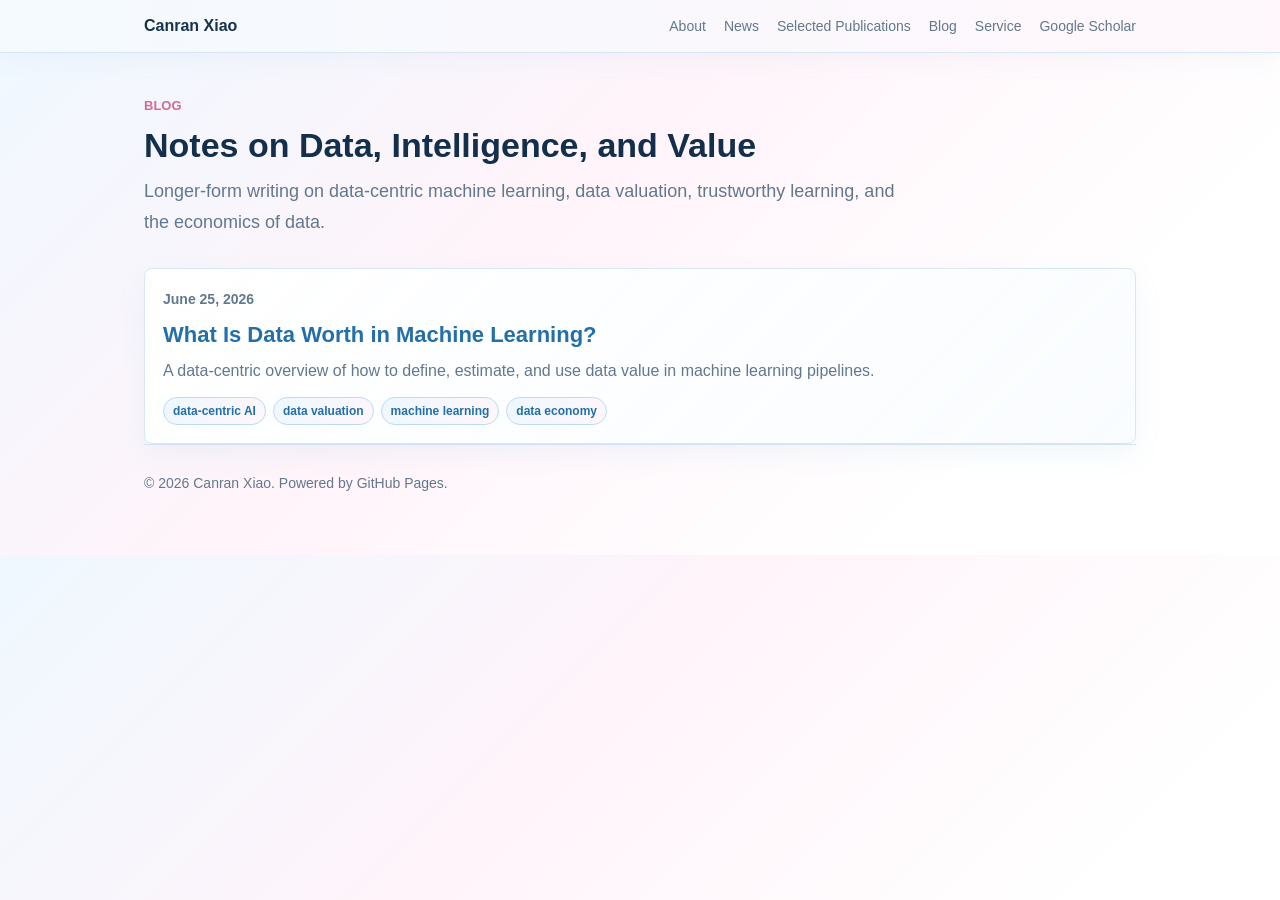
==== blog/index.html @ 4e807e4a "Add GitHub link and blog pages" ====
<!doctype html>
<html lang="en">
  <head>
    <meta charset="utf-8">
    <meta name="viewport" content="width=device-width, initial-scale=1">
    <title>Blog | Canran Xiao</title>
    <meta name="description" content="Blog posts by Canran Xiao on data management, data intelligence, and data economy.">
    <link rel="stylesheet" href="styles.css">
  </head>
  <body>
    <header class="site-header">
      <div class="nav-wrap">
        <a class="brand" href="../index.html">Canran Xiao</a>
        <nav class="nav-links" aria-label="Primary navigation">
          <a href="../index.html#about">About</a>
          <a href="../index.html#news">News</a>
          <a href="../index.html#publications">Selected Publications</a>
          <a href="index.html">Blog</a>
          <a href="../index.html#service">Service</a>
          <a href="https://scholar.google.com/citations?user=TQIKwMIAAAAJ&amp;hl=zh-TW">Google Scholar</a>
        </nav>
      </div>
    </header>

    <main class="page">
      <section class="blog-hero">
        <p class="eyebrow">Blog</p>
        <h1>Notes on Data, Intelligence, and Value</h1>
        <p class="lead">
          Longer-form writing on data-centric machine learning, data valuation,
          trustworthy learning, and the economics of data.
        </p>
      </section>

      <ol class="blog-list">
        <li class="blog-card">
          <p class="meta">June 25, 2026</p>
          <h2>
            <a href="what-is-data-worth-in-machine-learning.html">What Is Data Worth in Machine Learning?</a>
          </h2>
          <p>
            A data-centric overview of how to define, estimate, and use data
            value in machine learning pipelines.
          </p>
          <div class="tag-list" aria-label="Tags">
            <span class="tag">data-centric AI</span>
            <span class="tag">data valuation</span>
            <span class="tag">machine learning</span>
            <span class="tag">data economy</span>
          </div>
        </li>
      </ol>

      <footer class="footer">
        © 2026 Canran Xiao. Powered by GitHub Pages.
      </footer>
    </main>
  </body>
</html>
---- blog/styles.css ----
:root {
  --paper: #ffffff;
  --soft: #f7fbff;
  --ink: #17324d;
  --muted: #62788e;
  --line: #d8e7f5;
  --accent: #3e8ec9;
  --accent-2: #ee9fc0;
  --accent-soft: #edf7ff;
  --pink-soft: #fff3f8;
  --link: #246fa7;
  --glow: rgba(82, 148, 202, 0.16);
}

* {
  box-sizing: border-box;
}

html {
  scroll-behavior: smooth;
}

body {
  margin: 0;
  background: linear-gradient(135deg, #eff8ff 0%, #fff4fa 42%, #ffffff 78%);
  color: var(--ink);
  font-family: -apple-system, BlinkMacSystemFont, "Segoe UI", Helvetica, Arial, sans-serif;
  font-size: 16px;
  line-height: 1.72;
}

a {
  color: var(--link);
  text-decoration: none;
}

a:hover,
a:focus {
  color: var(--accent);
  text-decoration: underline;
  text-underline-offset: 3px;
}

.site-header {
  border-bottom: 1px solid var(--line);
  background: linear-gradient(90deg, rgba(244, 250, 255, 0.94), rgba(255, 247, 251, 0.94));
  box-shadow: 0 8px 24px rgba(82, 148, 202, 0.06);
}

.nav-wrap {
  display: flex;
  align-items: center;
  justify-content: space-between;
  max-width: 1040px;
  margin: 0 auto;
  padding: 12px 24px;
  gap: 20px;
}

.brand {
  color: var(--ink);
  font-weight: 650;
  white-space: nowrap;
}

.nav-links {
  display: flex;
  align-items: center;
  justify-content: flex-end;
  flex-wrap: wrap;
  gap: 18px;
  font-size: 14px;
}

.nav-links a {
  color: var(--muted);
}

.page {
  max-width: 1040px;
  margin: 0 auto;
  padding: 42px 24px 42px;
}

.blog-hero {
  max-width: 760px;
  margin-bottom: 30px;
}

.eyebrow {
  margin: 0 0 8px;
  color: #d06a98;
  font-size: 13px;
  font-weight: 750;
  text-transform: uppercase;
}

h1,
h2,
h3,
p {
  margin-top: 0;
}

h1 {
  margin-bottom: 10px;
  color: #132f4c;
  font-size: 34px;
  line-height: 1.2;
  font-weight: 700;
}

h2 {
  margin: 30px 0 12px;
  color: #173d63;
  font-size: 24px;
  line-height: 1.3;
}

h3 {
  margin: 24px 0 8px;
  color: #173d63;
  font-size: 19px;
}

h4 {
  margin: 20px 0 6px;
  color: #173d63;
  font-size: 16px;
}

.lead {
  color: var(--muted);
  font-size: 18px;
}

.blog-list {
  display: grid;
  gap: 16px;
  margin: 0;
  padding: 0;
  list-style: none;
}

.blog-card,
.article-shell {
  border: 1px solid var(--line);
  border-radius: 8px;
  background: linear-gradient(135deg, rgba(255, 255, 255, 0.98), rgba(249, 252, 255, 0.92));
  box-shadow: 0 10px 28px rgba(82, 148, 202, 0.08);
}

.blog-card {
  padding: 18px;
  transition: border-color 160ms ease, box-shadow 160ms ease, transform 160ms ease;
}

.blog-card:hover {
  border-color: #b9d8ef;
  box-shadow: 0 14px 30px rgba(82, 148, 202, 0.12), 0 8px 24px rgba(238, 159, 192, 0.16);
  transform: translateY(-1px);
}

.blog-card h2 {
  margin: 0 0 8px;
  font-size: 22px;
}

.blog-card p {
  margin-bottom: 10px;
  color: var(--muted);
}

.meta {
  color: #d06a98;
  font-size: 14px;
  font-weight: 650;
}

.tag-list {
  display: flex;
  flex-wrap: wrap;
  gap: 7px;
  margin-top: 12px;
}

.tag {
  display: inline-flex;
  align-items: center;
  min-height: 22px;
  padding: 3px 9px;
  border: 1px solid #bddbf1;
  border-radius: 999px;
  background: linear-gradient(135deg, #edf8ff, #fff6fb);
  color: #246fa7;
  font-size: 12px;
  font-weight: 700;
}

.article-shell {
  padding: 28px;
}

.article-meta {
  margin-bottom: 22px;
  color: var(--muted);
  font-size: 14px;
}

.article-content {
  color: #223f58;
}

.article-content blockquote {
  margin: 18px 0;
  padding: 14px 16px;
  border-left: 3px solid var(--accent-2);
  background: linear-gradient(90deg, #edf8ff, #fff5fa);
  color: #2b4b66;
}

.article-content table {
  display: block;
  width: 100%;
  margin: 18px 0;
  overflow-x: auto;
  border-collapse: collapse;
}

.article-content th,
.article-content td {
  padding: 9px 11px;
  border: 1px solid var(--line);
  text-align: left;
  vertical-align: top;
}

.article-content th {
  background: #edf8ff;
  color: #173d63;
}

.article-content pre {
  margin: 18px 0;
  padding: 14px;
  overflow-x: auto;
  border: 1px solid var(--line);
  border-radius: 8px;
  background: #f8fbff;
}

.article-content code {
  font-family: "SFMono-Regular", Consolas, "Liberation Mono", monospace;
  font-size: 0.92em;
}

.article-content img {
  max-width: 100%;
}

.footer {
  padding: 26px 0 18px;
  border-top: 1px solid var(--line);
  color: var(--muted);
  font-size: 14px;
}

@media (max-width: 780px) {
  .nav-wrap {
    align-items: flex-start;
    flex-direction: column;
    gap: 8px;
  }

  .nav-links {
    justify-content: flex-start;
    gap: 12px;
  }

  h1 {
    font-size: 30px;
  }

  .article-shell {
    padding: 20px;
  }
}
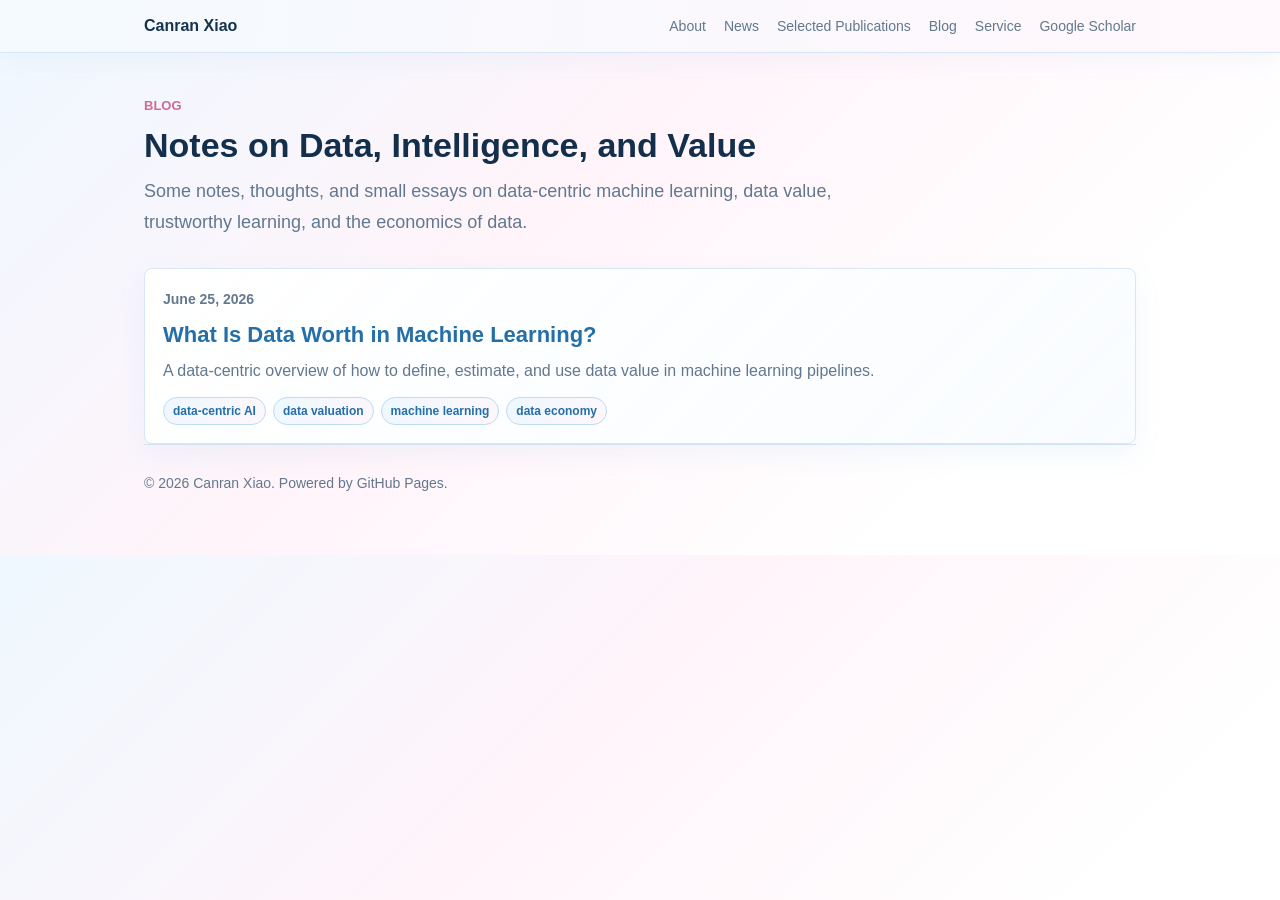
==== commit 95fa6434: "Refine blog intro copy" ====
--- a/blog/index.html
+++ b/blog/index.html
@@ -27,8 +27,8 @@
         <p class="eyebrow">Blog</p>
         <h1>Notes on Data, Intelligence, and Value</h1>
         <p class="lead">
-          Longer-form writing on data-centric machine learning, data valuation,
-          trustworthy learning, and the economics of data.
+          Some notes, thoughts, and small essays on data-centric machine
+          learning, data value, trustworthy learning, and the economics of data.
         </p>
       </section>
 
